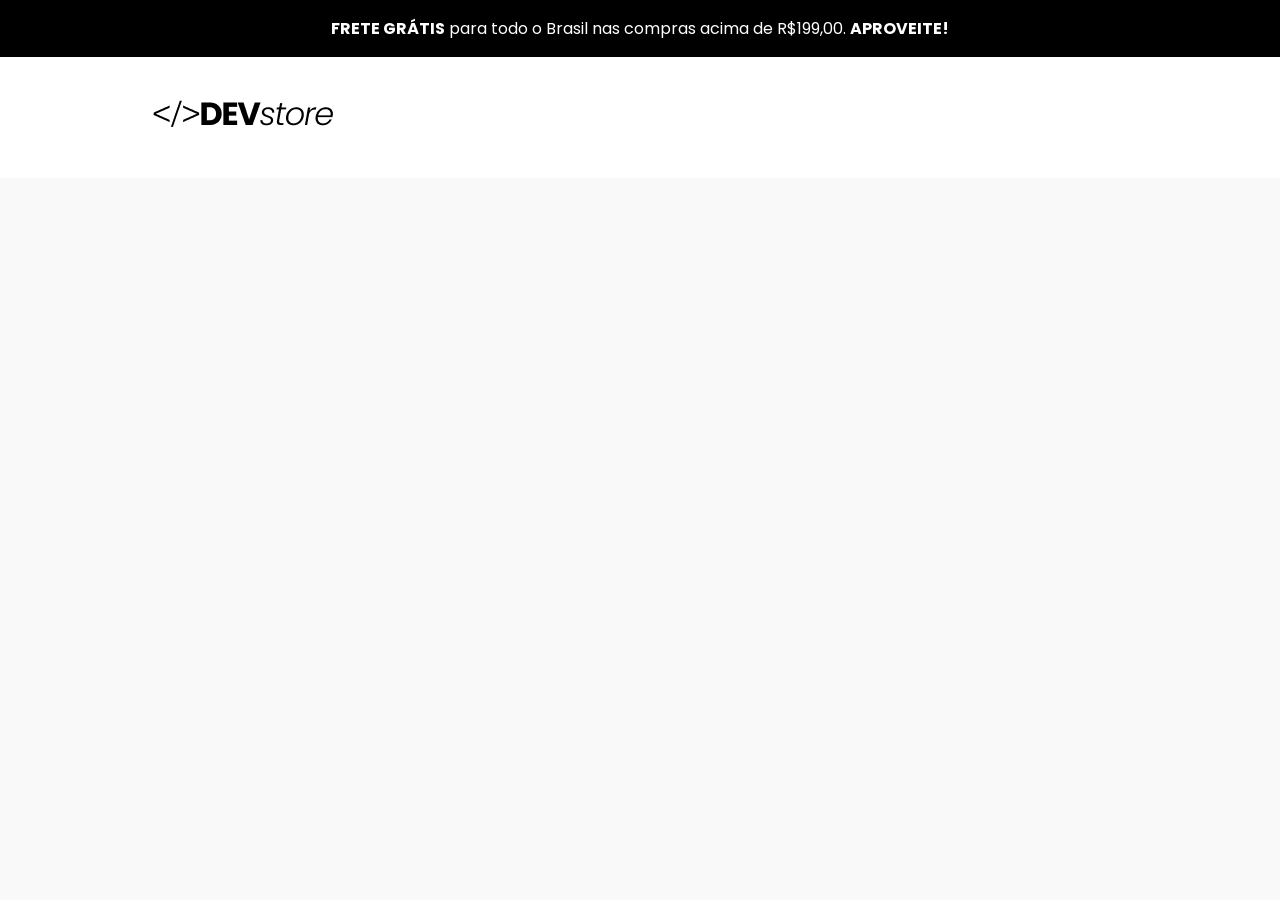
==== index.html @ 9f16a3f0 "." ====
<!DOCTYPE html>
<html lang="pt-br">
<head>
    <meta charset="UTF-8">
    <meta name="viewport" content="width=device-width, initial-scale=1.0">
    <title>DEVstore</title>
    <link rel="stylesheet" href="./assets/css/global.css"/>
    <link rel="stylesheet" href="./assets/css/header.css"/>
    <link rel="stylesheet" href="./assets/css/newsletter.css"/>
    <link rel="stylesheet" href="./assets/css/footer.css"/>
    <link rel="stylesheet" href="./assets/css/home.css"/>
    <link rel="stylesheet" href="./assets/css/single-product.css"/>
</head>
<body>
    <section class="header-warning">
        <div class="mobile"><span>FRETE GRÁTIS</span> para todo o Brasil!</div>
        <div class="desktop"><span>FRETE GRÁTIS</span> para todo o Brasil nas compras acima de R$199,00. <span>APROVEITE!</span> </div>
    </section>

    <header>
        <div class="header-main">
            <div class="header-left">
                <a class="logo" href="./index.html">
                    <img src="./assets/images/ui/logo-black.png" alt="DEVstore">
                </a>
            </div>
        </div>
    </header>

    <main>

    </main>

    <section class="newsletter">

    </section>

    <footer>

    </footer>

    <script type="text/javascript" src="./assets/js/header.js"></script>
    <script type="text/javascript" src="./assets/js/footer.js"></script>
    <script type="text/javascript" src="./assets/js/home.js"></script>
</body>
</html>
---- assets/css/global.css ----
@import url('https://fonts.googleapis.com/css2?family=Poppins:ital,wght@0,100;0,200;0,300;0,400;0,500;0,600;0,700;0,800;0,900;1,100;1,200;1,300;1,400;1,500;1,600;1,700;1,800;1,900&display=swap');
*{
    margin: 0;
    padding: 0;
    box-sizing: border-box;
    list-style: none;
}
html{
    font-size: 62.5%;
}
body{
    font-size: 1.6rem;
    font-family: "Poppins", sans-serif;
    background-color: #f9f9f9;
}
main{
    max-width: 1024px;
    margin: auto;
    padding: 32px 0;
}
.btn-icon{
    width: 48px;
    height: 48px;
    border: 1px solid #d9d9d9;
    border-radius: 4px;
    display: flex;
    justify-content: center;
    align-items: center;
    cursor: pointer;
}
.btn-icon img{
    width: 24px;
    height: 24px;
}
.btn-icon:hover{
    background-color: rgba(0,0,0, 0.05);
}
.input{
    border: 1px solid #d9d9d9;
    border-radius: 4px;
    font-size: 1.6rem;
    color: #7f7f7f;
    outline: none;
    padding: 21px 24px;
}
.button{
    background-color: #1d4ffe;
    color: #ffff;
    font-size: 1.8rem;
    border: 0;
    border-radius: 4px;
    padding: 18px 32px;
    cursor: pointer;
}
---- assets/css/header.css ----
.header-warning{
    background-color: #000000;
    color: #ffffff;
    padding: 16px 0;
    text-align: center;
}
.header-warning span{
    font-weight: bold;
}
.header-warning .desktop{
    display: none;
}
header{
    background-color: #ffffff;
}
header .header-main{
    max-width: 1024px;
    margin: auto;
    padding: 33px 24px;
    display: flex;
    justify-content: space-between;
    align-items: center;
}



@media(width>714px){
    .header-warning .desktop{
        display: block;
    }
    .header-warning .mobile{
        display: none;
    }
}
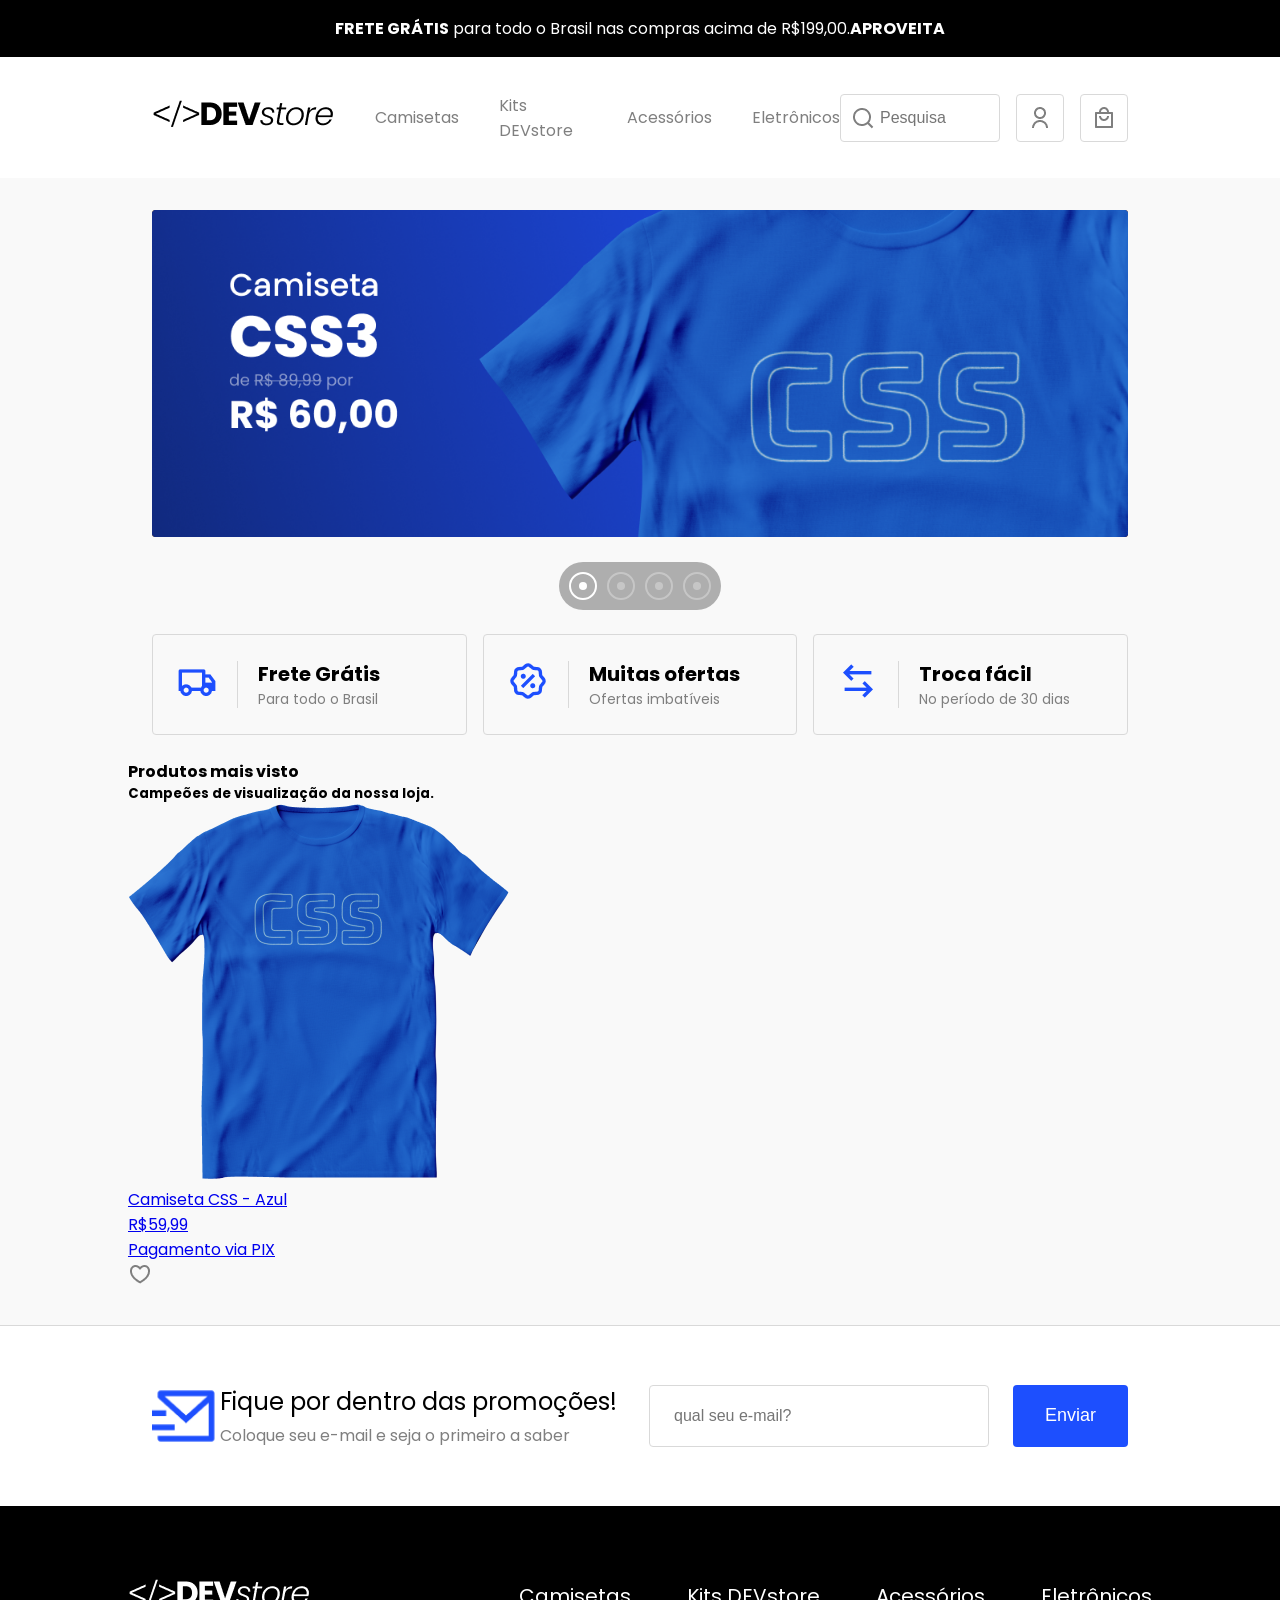
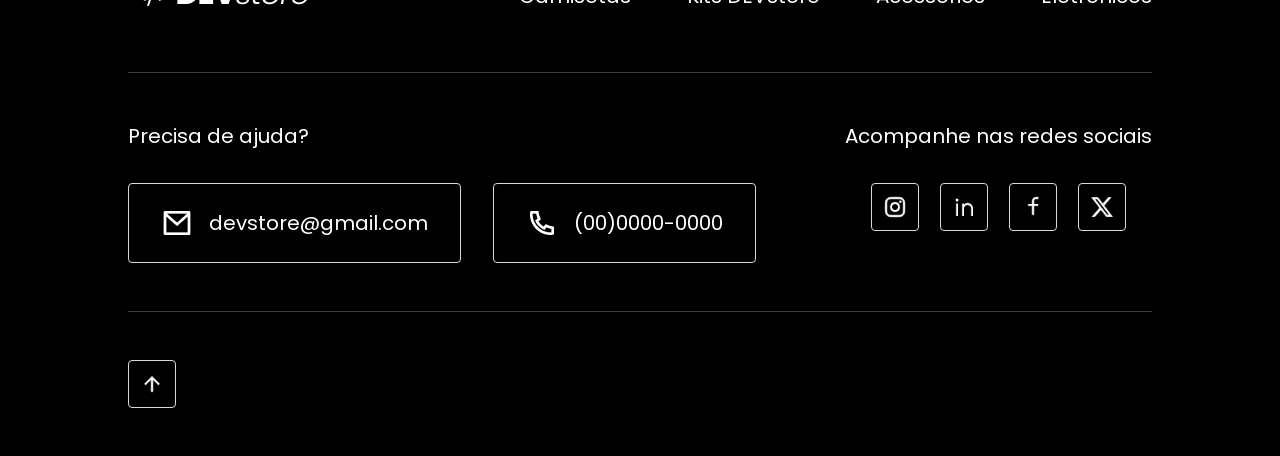
==== commit 76c41749: "Add files via upload" ====
--- a/index.html
+++ b/index.html
@@ -1,46 +1,215 @@
-<!DOCTYPE html>
-<html lang="pt-br">
-<head>
-    <meta charset="UTF-8">
-    <meta name="viewport" content="width=device-width, initial-scale=1.0">
-    <title>DEVstore</title>
-    <link rel="stylesheet" href="./assets/css/global.css"/>
-    <link rel="stylesheet" href="./assets/css/header.css"/>
-    <link rel="stylesheet" href="./assets/css/newsletter.css"/>
-    <link rel="stylesheet" href="./assets/css/footer.css"/>
-    <link rel="stylesheet" href="./assets/css/home.css"/>
-    <link rel="stylesheet" href="./assets/css/single-product.css"/>
-</head>
-<body>
-    <section class="header-warning">
-        <div class="mobile"><span>FRETE GRÁTIS</span> para todo o Brasil!</div>
-        <div class="desktop"><span>FRETE GRÁTIS</span> para todo o Brasil nas compras acima de R$199,00. <span>APROVEITE!</span> </div>
-    </section>
-
-    <header>
-        <div class="header-main">
-            <div class="header-left">
-                <a class="logo" href="./index.html">
-                    <img src="./assets/images/ui/logo-black.png" alt="DEVstore">
-                </a>
-            </div>
-        </div>
-    </header>
-
-    <main>
-
-    </main>
-
-    <section class="newsletter">
-
-    </section>
-
-    <footer>
-
-    </footer>
-
-    <script type="text/javascript" src="./assets/js/header.js"></script>
-    <script type="text/javascript" src="./assets/js/footer.js"></script>
-    <script type="text/javascript" src="./assets/js/home.js"></script>
-</body>
+<!DOCTYPE html>
+<html lang="en">
+<head>
+    <meta charset="UTF-8">
+    <meta name="viewport" content="width=device-width,
+    initial-scale=1.0">
+    <title>DEVstore</title>
+    <link rel="stylesheet" href="./assets/css/global.css">
+    <link rel="stylesheet" href="./assets/css/header.css">
+    <link rel="stylesheet" href="./assets/css/newsletter.css">
+    <link rel="stylesheet" href="./assets/css/footer.css">
+    <link rel="stylesheet" href="./assets/css/home.css">
+    <link rel="stylesheet" href="./assets/css/single-product.css">
+</head>
+<body>
+    <section class="header-warning">
+        <div class="mobile"><span>FRETE GRÁTIS</span>
+         para todo o Brasil!</div>
+         <div class="desktop"><span>FRETE GRÁTIS</span>
+         para todo o Brasil nas compras acima de
+        R$199,00.<span>APROVEITA</span></div>
+    </section>
+    <header>
+        <div class="header-main">
+            <div class="header-left">
+                <a class="logo" href="./index.html">
+                    <img src="./assets/images/ui/logo-black.png"
+                     alt="DEVstore">
+                </a>
+                <ul>
+                    <li><a href="./produtos.html">Camisetas</a></li>
+                    <li><a href="./produtos.html">Kits DEVstore</a></li>
+                    <li><a href="./produtos.html">Acessórios</a></li>
+                    <li><a href="./produtos.html">Eletrônicos</a></li>
+                </ul>
+            </div>
+            <div class="header-right">
+                <input class="search" type="text" placeholder="Pesquisa"/>
+                <a href="./login.html" class="btn-icon">
+                    <img src="./assets/images/ui/user-line.png">
+                </a>
+                <a href="./checkout.html" class="btn-icon">
+                    <img src="./assets/images/ui/shopping-bag-4-line.png">
+                </a>
+                <a class="btn-icon menu-burger">
+                    <img class="off" src="./assets/images/ui/menu-line.png">
+                    <img class="on" src="./assets/images/ui/menu-line-white.png">
+                </a>
+            </div>
+        </div>
+        <div class="header-menu">
+            <a href="./produtos.html">Camisetas</a>
+            <a href="./produtos.html">Kits DEVstore</a>
+            <a href="./produtos.html">Acessórios</a>
+            <a href="./produtos.html">Eletrônicos</a>
+        </div>
+        <div class="header-search">
+            <input class="search" type="text"
+            placeholder="O que você procura?"/>
+        </div>
+    </header>
+    <main>
+        <section class="banner">
+            <div class="banner-area">
+                <a href="./produtos.html" class="active">
+                    <img src="./assets/images/banners/banner-1.png">
+                </a>
+                <a href="./produtos.html">
+                    <img src="./assets/images/banners/banner-2.png">
+                </a>
+                <a href="./produtos.html">
+                    <img src="./assets/images/banners/banner-3.png">
+                </a>
+                <a href="./produtos.html">
+                    <img src="./assets/images/banners/banner-4.png">
+                </a>
+            </div>
+            <div class="banner-counter-area">
+                <div class="banner-counter">
+                    <div class="banner-counter-item active">
+                        <div class="banner-counter-point"></div>
+                    </div>
+                    <div class="banner-counter-item">
+                        <div class="banner-counter-point"></div>
+                    </div>
+                    <div class="banner-counter-item">
+                        <div class="banner-counter-point"></div>
+                    </div>
+                    <div class="banner-counter-item">
+                        <div class="banner-counter-point"></div>
+                    </div>
+                </div>
+            </div>
+        </section>
+        <section class="warnings">
+            <div class="warning">
+                <div class="warning-icon">
+                    <img src="./assets/images/ui/truck-line.png">
+                </div>
+                <div class="warning-info">
+                    <div class="warning-title">Frete Grátis</div>
+                    <div class="warning-subtitle">Para todo o Brasil</div>
+                </div>
+            </div>
+            <div class="warning">
+                <div class="warning-icon">
+                    <img src="./assets/images/ui/discount-percent-line.png">
+                </div>
+                <div class="warning-info">
+                    <div class="warning-title">Muitas ofertas</div>
+                    <div class="warning-subtitle">Ofertas imbatíveis</div>
+                </div>
+            </div>
+            <div class="warning">
+                <div class="warning-icon">
+                    <img src="./assets/images/ui/arrow-left-right-line.png">
+                </div>
+                <div class="warning-info">
+                    <div class="warning-title">Troca fácil</div>
+                    <div class="warning-subtitle">No período de 30 dias</div>
+                </div>
+            </div>
+        </section>
+        <section class="product-list">
+            <h4>Produtos mais visto</h4>
+            <h5>Campeões de visualização da nossa loja.</h5>
+            <div class="products-area">
+                <div class="product-item">
+                    <a href="./product.html">
+                        <div class="product-photo">
+                            <img src="./assets/images/products/camiseta-css.png">
+                        </div>
+                        <div class="product-name">Camiseta CSS - Azul</div>
+                        <div class="product-price">R$59,99</div>
+                        <div class="product-info">Pagamento via PIX</div>
+                    </a> 
+                    <div class="product-fav">
+                        <img src="./assets/images/ui/heart-3-line.png">
+                    </div>
+                </div>
+            </div>
+        </section>
+    </main>
+    <!--VAI TER CONTEUDO AQUI-->
+    <section class="newsletter">
+        <div class="news-area">
+            <div class="news-left">
+                <img src="./assets/images/ui/mail-send-line.png"/>
+                <div>
+                    <h3>Fique por dentro das promoções!</h3>
+                    <p>Coloque seu e-mail e seja o primeiro a saber</p>
+                </div>
+            </div>
+            <div class="news-right">
+                <input class="input" type="text"
+                placeholder="qual seu e-mail?"/>
+                <button class="button">Enviar</button>
+            </div>
+        </div>
+    </section>
+    <footer>
+        <div class="footer-menu">
+            <a class="logo" href="">
+                <img src="./assets/images/ui/logo-white.png" alt="DEVstore"/>
+            </a>
+            <ul>
+                <li><a href="./produtos.html">Camisetas</a></li>
+                <li><a href="./produtos.html">Kits DEVstore</a></li>
+                <li><a href="./produtos.html">Acessórios</a></li>
+                <li><a href="./produtos.html">Eletrônicos</a></li>
+            </ul>
+        </div>
+        <div class="footer-contacts">
+            <div class="contacts">
+                <div class="footer-title">Precisa de ajuda?</div>
+                <div class="footer-icons">
+                    <a class="btn-icon-text" href="">
+                        <img src="./assets/images/ui/mail-line.png"/>
+                        <span>devstore@gmail.com</span>
+                    </a>
+                    <a class="btn-icon-text" href="">
+                        <img src="./assets/images/ui/phone-line.png"/>
+                        <span>(00)0000-0000</span>
+                    </a>
+                </div>
+            </div>
+            <div class="social">
+                <div class="footer-title">Acompanhe nas redes sociais</div>
+                <div class="footer-icons">
+                    <a href="" class="btn-icon">
+                        <img src="./assets/images/ui/instagram-line.png"/>
+                    </a>
+                    <a href="" class="btn-icon">
+                        <img src="./assets/images/ui/linkedin-line.png"/>
+                    </a>
+                    <a href="" class="btn-icon">
+                        <img src="./assets/images/ui/facebook-line.png"/>
+                    </a>
+                    <a href="" class="btn-icon">
+                        <img src="./assets/images/ui/twitter-x-fill.png"/>
+                    </a>
+                </div>
+            </div>
+        </div>
+        <div class="footer-bottom">
+            <div class="btn-icon">
+                <img src="./assets/images/ui/arrow-up-line.png"/>
+            </div>
+        </div>
+    </footer>
+</body>
+<script type="text/javascript" src="./assets/js/header.js"></script>
+<script type="text/javascript" src="./assets/js/footer.js"></script>
+<script type="text/javascript" src="./assets/js/home.js"></script>
 </html>
--- a/assets/css/global.css
+++ b/assets/css/global.css
@@ -1,54 +1,54 @@
-@import url('https://fonts.googleapis.com/css2?family=Poppins:ital,wght@0,100;0,200;0,300;0,400;0,500;0,600;0,700;0,800;0,900;1,100;1,200;1,300;1,400;1,500;1,600;1,700;1,800;1,900&display=swap');
-*{
-    margin: 0;
-    padding: 0;
-    box-sizing: border-box;
-    list-style: none;
-}
-html{
-    font-size: 62.5%;
-}
-body{
-    font-size: 1.6rem;
-    font-family: "Poppins", sans-serif;
-    background-color: #f9f9f9;
-}
-main{
-    max-width: 1024px;
-    margin: auto;
-    padding: 32px 0;
-}
-.btn-icon{
-    width: 48px;
-    height: 48px;
-    border: 1px solid #d9d9d9;
-    border-radius: 4px;
-    display: flex;
-    justify-content: center;
-    align-items: center;
-    cursor: pointer;
-}
-.btn-icon img{
-    width: 24px;
-    height: 24px;
-}
-.btn-icon:hover{
-    background-color: rgba(0,0,0, 0.05);
-}
-.input{
-    border: 1px solid #d9d9d9;
-    border-radius: 4px;
-    font-size: 1.6rem;
-    color: #7f7f7f;
-    outline: none;
-    padding: 21px 24px;
-}
-.button{
-    background-color: #1d4ffe;
-    color: #ffff;
-    font-size: 1.8rem;
-    border: 0;
-    border-radius: 4px;
-    padding: 18px 32px;
-    cursor: pointer;
+@import url('https://fonts.googleapis.com/css2?family=Poppins:ital,wght@0,100;0,200;0,300;0,400;0,500;0,600;0,700;0,800;0,900;1,100;1,200;1,300;1,400;1,500;1,600;1,700;1,800;1,900&display=swap');
+*{
+    margin: 0;
+    padding: 0;
+    box-sizing: border-box;
+    list-style: none;
+}
+html{
+    font-size: 62.5%;
+}
+body{
+    font-size: 1.6rem;
+    font-family: "Poppins", sans-serif;
+    background-color: #f9f9f9;
+}
+main{
+    max-width: 1024px;
+    margin: auto;
+    padding: 32px 0;
+}
+.btn-icon{
+    width: 48px;
+    height: 48px;
+    border: 1px solid #d9d9d9;
+    border-radius: 4px;
+    display: flex;
+    justify-content: center;
+    align-items: center;
+    cursor: pointer;
+}
+.btn-icon img{
+    width: 24px;
+    height: 24px;
+}
+.btn-icon:hover{
+    background-color: rgba(0, 0, 0, 0.5);
+}
+.input{
+    border: 1px solid #d9d9d9;
+    border-radius: 4px;
+    font-size: 1.6rem;
+    color: #7f7f7f;
+    outline: none;
+    padding: 21px 24px;
+}
+.button{
+    background-color: #1d4ffe;
+    color: #ffffff;
+    font-size: 1.8rem;
+    border: 0;
+    border-radius: 4px;
+    padding: 18px 32px;
+    cursor: pointer;
 }
--- a/assets/css/header.css
+++ b/assets/css/header.css
@@ -1,34 +1,123 @@
-.header-warning{
-    background-color: #000000;
-    color: #ffffff;
-    padding: 16px 0;
-    text-align: center;
-}
-.header-warning span{
-    font-weight: bold;
-}
-.header-warning .desktop{
-    display: none;
-}
-header{
-    background-color: #ffffff;
-}
-header .header-main{
-    max-width: 1024px;
-    margin: auto;
-    padding: 33px 24px;
-    display: flex;
-    justify-content: space-between;
-    align-items: center;
-}
-
-
-
-@media(width>714px){
-    .header-warning .desktop{
-        display: block;
-    }
-    .header-warning .mobile{
-        display: none;
-    }
-}+.header-warning{
+    background-color: #000000;
+    color: #ffffff;
+    padding: 16px 0;
+    text-align: center;
+}
+.header-warning span{
+    font-weight: bold;
+}
+.header-warning .desktop{
+    display: none;
+}
+header{
+    background-color: #ffffff;
+}
+header .header-main{
+    max-width: 1024px;
+    margin: auto;
+    padding: 33px 24px;
+    display: flex;
+    justify-content: space-between;
+    align-items: center;
+}
+.header-left{
+    display: flex;
+    align-items: center;
+}
+.header-left .logo{
+    margin-right: 40px;
+}
+.header-left ul{
+    display: none;
+    align-items: center;
+    gap: 40px;
+}
+.header-left li a{
+    text-decoration: none;
+    color: #7f7f7f;
+}
+.header-left li a:hover{
+    color:#000000;
+}
+.header-right{
+    display: flex;
+    align-items: center;
+    gap: 16px;
+}
+.header-right .menu-burger.active{
+    background-color: #1d4ffe;
+}
+.header-right .menu-burger .on{
+    display: none;
+}
+.header-right .menu-burger.active .on{
+    display: block;
+}
+.header-right .menu-burger.active .off{
+    display: none;
+}
+.header-right .search,
+.header-search .search{
+    display: none;
+    width: 160px;
+    height: 48px;
+    border: 1px solid #d9d9d9;
+    border-radius: 4px;
+    font-size: 1.6rem;
+    outline: none;
+    padding-left: 39px;
+    padding-right: 16px;
+    background-image: url('../images/ui/search.png');
+    background-repeat: no-repeat;
+    background-size: 24px 24px;
+    background-position: 10px center;
+}
+.header-search{
+    padding: 0 24px 24px 24px;
+}
+.header-search .search{
+    display: flex;
+    width: 100%;
+}
+.header-menu {
+    display: none;
+    padding-bottom: 32px;
+}
+.header-menu a{
+    display: block;
+    text-decoration: none;
+    color: #7f7f7f;
+    font-size: 1.9rem;
+    padding: 24px 32px;
+    border-bottom: 1px solid #d9d9d9;
+    background-image: url('../images/ui/arrow-up-right.png');
+    background-repeat: no-repeat;
+    background-size: 24px 24px;
+    background-position: right 32px center;
+}
+@media(width>714px){
+    .header-warning .desktop{
+        display: block;
+    }
+    .header-warning .mobile{
+        display: none;
+    }
+}
+@media(width>1024px){
+    .header-search{
+        display: none;
+    }
+    .header-left ul{
+        display: flex;
+    }
+    .header-right .search{
+        display: block;
+    }
+    .header-right .menu-burger{
+        display: none;
+    }
+    .header-menu{
+        display: none !important;
+    }
+}
--- a/assets/css/newsletter.css
+++ b/assets/css/newsletter.css
@@ -0,0 +1,65 @@
+.newsletter{
+    background-color: #FFFFFF;
+    border-top: 1px solid #d9d9d9;
+}
+.news-area{
+    max-width: 1024px; 
+    margin: auto;
+    padding: 56px 24px; 
+    display: flex;
+    flex-direction: column;
+    align-items: center;
+    gap: 32px; 
+
+}
+.news-left{
+    width: 220px; 
+    margin: auto;
+    text-align: center;
+}
+.news-left img{
+    width: 68px; 
+    height: 68px; 
+}
+.news-left h3{
+    font-size: 2.4rem; 
+    font-weight: normal; 
+    color: black;
+    margin: 24px 0; 
+}
+.news-left p{
+    color: #7f7f7f; 
+}
+.news-right{
+    width:100%; 
+    flex: 1;
+    display: flex;
+    flex-direction: column;
+    gap: 24px; 
+}
+.news-right input{
+    flex: 1; 
+}
+@media(width>1024px){
+    .news-area{
+        flex-direction: row;
+    }
+    .news-left{
+        width: auto;
+        margin: 0; 
+        display: flex;
+        align-items: center;
+        text-align: left;
+    }
+    .news-right img{
+        margin-right: 29px; 
+    }
+    .news-left h3{
+        margin: 0;
+        margin-bottom: 4px; 
+    }
+    .news-right{
+        flex-direction: row;
+        justify-content: space-between;
+    }
+}
--- a/assets/css/footer.css
+++ b/assets/css/footer.css
@@ -0,0 +1,105 @@
+footer{
+    background-color: black;
+    color: #ffffff;
+}
+.footer-menu,
+.footer-contacts,
+.footer-bottom{
+    padding: 48px 0;
+    max-width: 1024px;
+    margin: auto;
+}
+.footer-contacts{
+    display: flex;
+    flex-direction: column;
+    border-top: 1px solid rgba(255, 255, 255, 0.24);
+    border-bottom: 1px solid rgba(255, 255, 255, 0.24);
+}
+.footer-menu{
+ display: flex;
+ flex-direction: column;
+ text-align: center;
+ padding-top: 128px;
+}
+.footer-menu ul{
+   margin-top: 88px;
+   display: flex;
+   flex-direction: column;
+   gap: 56px;
+}
+
+.footer-menu li a{
+    text-decoration: none;
+    color: #ffffff;
+    font-size: 2rem;
+}
+.footer-title{
+    text-align: center;
+    font-size: 2rem;
+    margin-bottom: 32px;
+}
+.contacts .footer-icons{
+    display: flex;
+    flex-direction: column;
+    gap: 32px;
+    padding: 0 32px;
+    margin-bottom: 72px;
+}
+.social .footer-icons{
+    display: flex;
+    justify-content: center;
+    gap: 21px;
+}
+.btn-icon-text{
+    height: 80px;
+    border: 1px solid #d9d9d9;
+    border-radius: 4px;
+    display: flex;
+    justify-content: center;
+    align-items: center;
+    text-decoration: none;
+    color: #ffffff;
+    font-size: 2rem;
+    padding: 0 32px;
+}
+.btn-icon-text img{
+    width: 32px;
+    height: 32px;
+    margin-right: 16px;
+}
+.footer-bottom{
+    display: flex;
+    flex-direction: column;
+    align-items: center;
+    gap: 72px;
+}
+@media(width>1024px){
+    .footer-menu{
+        padding-top: 63px;
+        flex-direction: row;
+        align-items: center;
+        justify-content: space-between;
+    }
+    .footer-menu ul{
+        margin-top: 0;
+        flex-direction: row;
+    }
+    .footer-title{
+        text-align: left;
+    }
+    .footer-contacts{
+        flex-direction: row;
+    }
+    .footer-contacts .contacts{
+        flex: 1;
+    }
+    .contacts .footer-icons{
+        flex-direction: row;
+        padding: 0;
+        margin: 0;
+    }
+    .footer-bottom{
+        flex-direction: row;
+        justify-content: space-between;
+    }
+}
--- a/assets/css/home.css
+++ b/assets/css/home.css
@@ -0,0 +1,93 @@
+.banner{
+    margin: 0 24px;
+}
+.banner-area{
+    width: 100%;
+    aspect-ratio: 2.9;
+    position: relative;
+}
+.banner-area a{
+    display: block;
+    position: absolute;
+    left: 0;
+    right: 0;
+    top: 0;
+}
+.banner-area a img{
+    width: 100%;
+}
+.banner-area a.active{
+    z-index: 10;
+}
+.banner-counter-area{
+    display: flex;
+    justify-content: center;
+}
+.banner-counter{
+    display: inline-flex;
+    gap: 10px;
+    margin-top: 15px;
+    padding: 10px;
+    border-radius: 25px;
+    background-color: rgba(0,0,0,0.3);
+}
+.banner-counter-item{
+    width: 28px;
+    height: 28px;
+    border: 2px solid #ffffff;
+    border-radius: 50%;
+    display: flex;
+    justify-content: center;
+    align-items: center;
+    opacity: 0.3;
+    cursor: pointer;
+}
+.banner-counter-point{
+    width: 8px;
+    height: 8px;
+    border-radius: 50%;
+    background-color: #ffffff;
+}
+.banner-counter-item.active{
+    opacity: 1;
+}
+/*AREA DO WARNINGS*/
+.warnings{
+    display: flex;
+    flex-direction: column;
+    gap: 16px;
+    margin: 24px;
+}
+.warning{
+    flex: 1;
+    border: 1px solid #d9d9d9;
+    border-radius: 4px;
+    display: flex;
+    align-items: center;
+    padding: 24px;
+}
+.warning .warning-icon{
+    border-right: 1px solid #d9d9d9;
+    padding-left: 16px;
+    padding-right: 40px;
+    margin-right: 32px;
+}
+.warning .warning-title{
+    font-size: 2rem;
+    color: black;
+    font-weight: bold;
+}
+.warning .warning-subtitle{
+    color: #7f7f7f;
+    font-size: 1.4rem;
+}
+@media(width>1024px){
+    .warnings{
+        flex-direction: row;
+    }
+    .warning .warning-icon{
+        margin-right: 20px;
+        padding-left: 0px;
+        padding-right: 20px;
+    }
+}
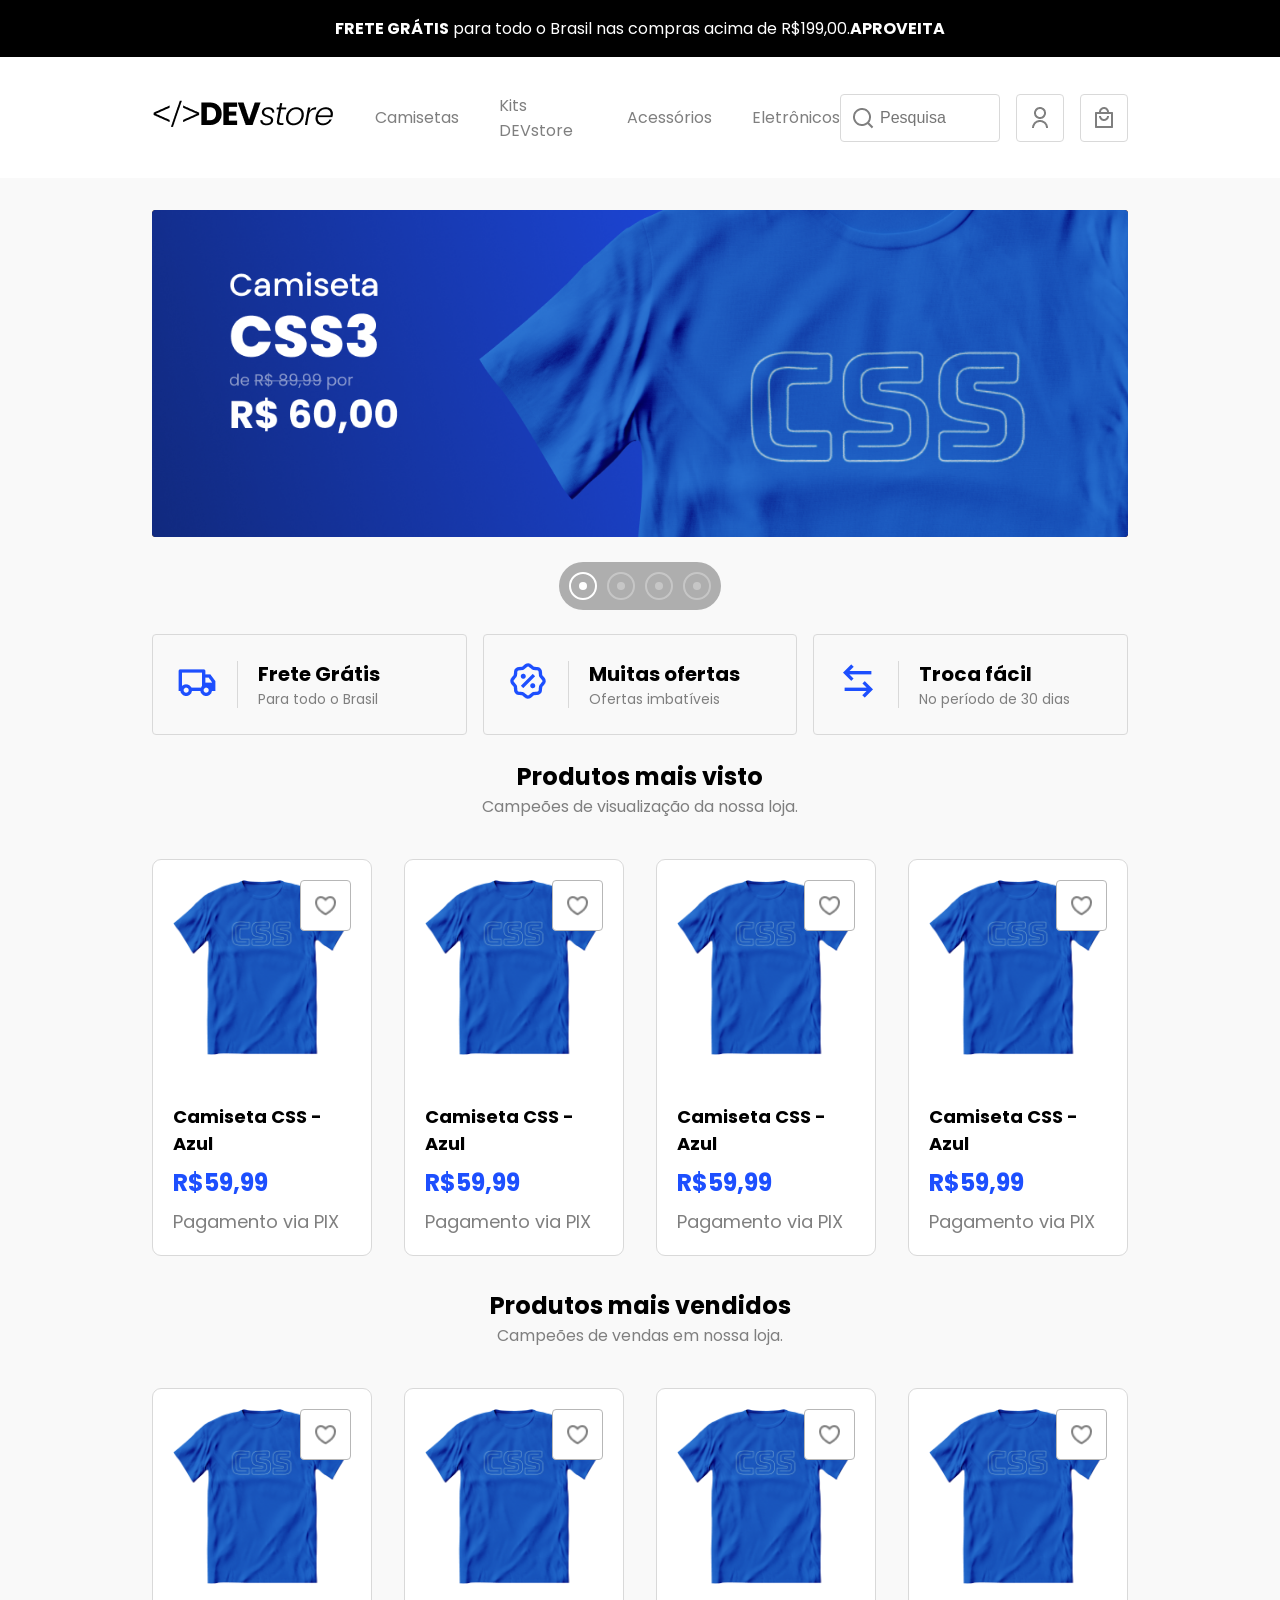
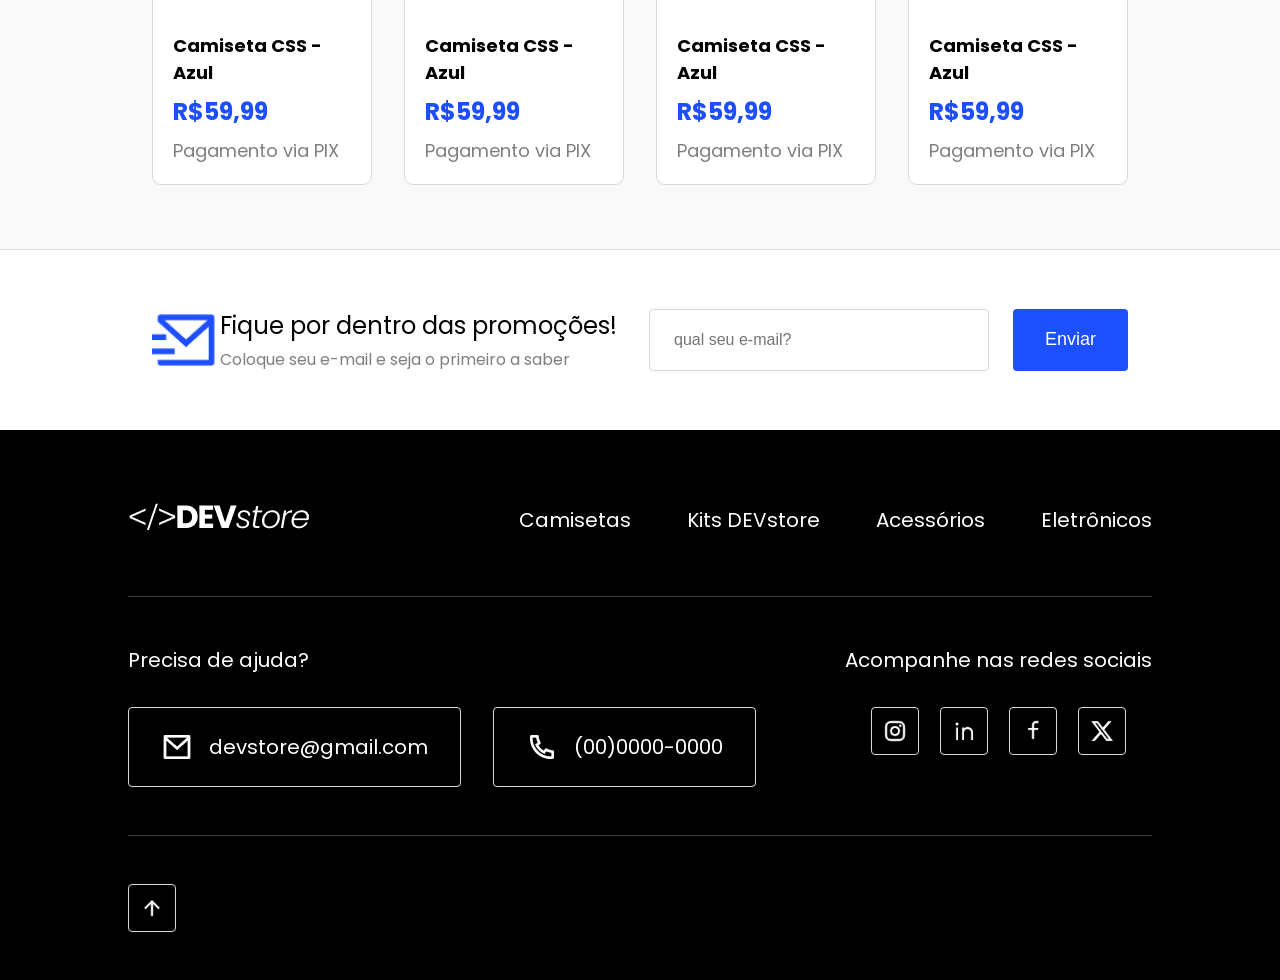
==== commit dba5964a: "Update index.html" ====
--- a/index.html
+++ b/index.html
@@ -138,6 +138,102 @@
                         <img src="./assets/images/ui/heart-3-line.png">
                     </div>
                 </div>
+                <div class="product-item">
+                    <a href="./product.html">
+                        <div class="product-photo">
+                            <img src="./assets/images/products/camiseta-css.png">
+                        </div>
+                        <div class="product-name">Camiseta CSS - Azul</div>
+                        <div class="product-price">R$59,99</div>
+                        <div class="product-info">Pagamento via PIX</div>
+                    </a> 
+                    <div class="product-fav">
+                        <img src="./assets/images/ui/heart-3-line.png">
+                    </div>
+                </div>
+                <div class="product-item">
+                    <a href="./product.html">
+                        <div class="product-photo">
+                            <img src="./assets/images/products/camiseta-css.png">
+                        </div>
+                        <div class="product-name">Camiseta CSS - Azul</div>
+                        <div class="product-price">R$59,99</div>
+                        <div class="product-info">Pagamento via PIX</div>
+                    </a> 
+                    <div class="product-fav">
+                        <img src="./assets/images/ui/heart-3-line.png">
+                    </div>
+                </div>
+                <div class="product-item">
+                    <a href="./product.html">
+                        <div class="product-photo">
+                            <img src="./assets/images/products/camiseta-css.png">
+                        </div>
+                        <div class="product-name">Camiseta CSS - Azul</div>
+                        <div class="product-price">R$59,99</div>
+                        <div class="product-info">Pagamento via PIX</div>
+                    </a> 
+                    <div class="product-fav">
+                        <img src="./assets/images/ui/heart-3-line.png">
+                    </div>
+                </div>
+        </section>
+        <section class="product-list">
+            <h4>Produtos mais vendidos</h4>
+            <h5>Campeões de vendas em nossa loja.</h5>
+            <div class="products-area">
+                <div class="product-item">
+                    <a href="./product.html">
+                        <div class="product-photo">
+                            <img src="./assets/images/products/camiseta-css.png">
+                        </div>
+                        <div class="product-name">Camiseta CSS - Azul</div>
+                        <div class="product-price">R$59,99</div>
+                        <div class="product-info">Pagamento via PIX</div>
+                    </a> 
+                    <div class="product-fav">
+                        <img src="./assets/images/ui/heart-3-line.png">
+                    </div>
+                </div>
+                <div class="product-item">
+                    <a href="./product.html">
+                        <div class="product-photo">
+                            <img src="./assets/images/products/camiseta-css.png">
+                        </div>
+                        <div class="product-name">Camiseta CSS - Azul</div>
+                        <div class="product-price">R$59,99</div>
+                        <div class="product-info">Pagamento via PIX</div>
+                    </a> 
+                    <div class="product-fav">
+                        <img src="./assets/images/ui/heart-3-line.png">
+                    </div>
+                </div>
+                <div class="product-item">
+                    <a href="./product.html">
+                        <div class="product-photo">
+                            <img src="./assets/images/products/camiseta-css.png">
+                        </div>
+                        <div class="product-name">Camiseta CSS - Azul</div>
+                        <div class="product-price">R$59,99</div>
+                        <div class="product-info">Pagamento via PIX</div>
+                    </a> 
+                    <div class="product-fav">
+                        <img src="./assets/images/ui/heart-3-line.png">
+                    </div>
+                </div>
+                <div class="product-item">
+                    <a href="./product.html">
+                        <div class="product-photo">
+                            <img src="./assets/images/products/camiseta-css.png">
+                        </div>
+                        <div class="product-name">Camiseta CSS - Azul</div>
+                        <div class="product-price">R$59,99</div>
+                        <div class="product-info">Pagamento via PIX</div>
+                    </a> 
+                    <div class="product-fav">
+                        <img src="./assets/images/ui/heart-3-line.png">
+                    </div>
+                </div>
             </div>
         </section>
     </main>
@@ -212,4 +308,4 @@
 <script type="text/javascript" src="./assets/js/header.js"></script>
 <script type="text/javascript" src="./assets/js/footer.js"></script>
 <script type="text/javascript" src="./assets/js/home.js"></script>
-</html>+</html>
--- a/assets/css/home.css
+++ b/assets/css/home.css
@@ -90,4 +90,98 @@
         padding-left: 0px;
         padding-right: 20px;
     }
-}+}
+/*SEÇÃO DE PRODUTOS*/
+.product-list{
+    margin: 24px;
+}
+.product-list h4{
+    text-align: center;
+    font-weight: bold;
+    font-size: 18px;
+    color: black;
+}
+.product-list h5{
+    text-align: center;
+    font-size: 1.2rem;
+    color: #7f7f7f;
+    font-weight: normal;
+}
+.products-area{
+    margin: 32px 0;
+    display: flex;
+    flex-direction: column;
+    gap: 32px;
+}
+.product-item{
+    flex: 1;
+    background-color: #ffffff;
+    border: 1px solid #d9d9d9;
+    border-radius: 9px;
+    padding: 34px;
+    position: relative;
+}
+.product-item a{
+    display: block;
+    text-decoration: none;
+}
+.product-item .product-photo img{
+    width: 100%;
+}
+.product-item .product-name{
+    font-weight: bold;
+    font-size: 1.8rem;
+    color: black;
+    padding-top: 41px;
+}
+.product-item .product-price{
+    font-weight: bold;
+    font-size: 2.4rem;
+    color: #1d4ffe;
+    margin: 8px 0;
+}
+.product-item .product-info{
+    font-size: 1.8rem;
+    color: #7f7f7f;
+}
+.product-item .product-fav{
+    position: absolute;
+    right: 38px;
+    top: 38px;
+    background-color: #ffffff;
+    width: 51px;
+    height: 51px;
+    border: 1px solid #B7B7B7;
+    border-radius: 4px;
+    display: flex;
+    justify-content: center;
+    align-items: center;
+    cursor: pointer;
+}
+.product-item .product-fav img{
+    width: 25px;
+    height: 25px;
+}
+@media(width>1024px){
+    .product-item{
+        padding: 20px;
+    }
+    .product-item .product-fav{
+        right: 20px;
+        top: 20px;
+    }
+    .product-list h4,
+    .product-list h5{
+        text-align: center;
+    }
+    .product-list h4{
+        font-size: 2.4rem;
+    }
+    .product-list h5{
+        font-size: 1.6rem;
+    }
+    .products-area{
+        margin-top: 40px;
+        flex-direction: row;
+    }
+}
